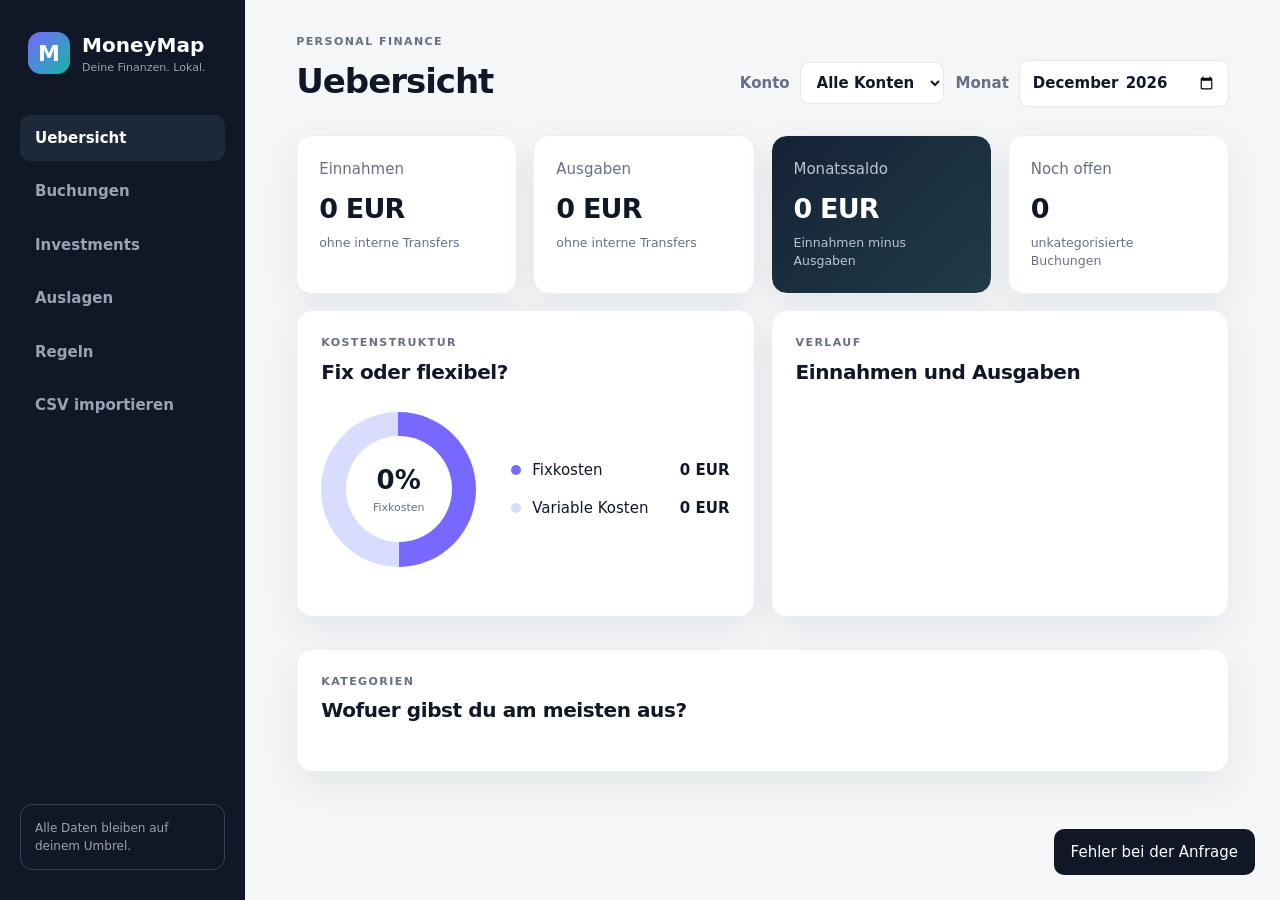
==== my-store-money-map/app/static/index.html @ 4af9a84b "Add account filters and outlay tracking to MoneyMap" ====
<!doctype html>
<html lang="de">
<head>
  <meta charset="utf-8">
  <meta name="viewport" content="width=device-width,initial-scale=1">
  <meta name="theme-color" content="#101828">
  <meta name="description" content="Privater, regelbasierter Finanzmanager fuer Umbrel">
  <link rel="manifest" href="manifest.webmanifest">
  <link rel="icon" href="icon.svg">
  <link rel="stylesheet" href="styles.css">
  <title>MoneyMap</title>
</head>
<body>
  <aside class="sidebar">
    <div class="brand"><span class="brand-mark">M</span><div><strong>MoneyMap</strong><small>Deine Finanzen. Lokal.</small></div></div>
    <nav>
      <button class="nav active" data-view="dashboard">Uebersicht</button>
      <button class="nav" data-view="transactions">Buchungen</button>
      <button class="nav" data-view="investments">Investments</button>
      <button class="nav" data-view="outlays">Auslagen</button>
      <button class="nav" data-view="rules">Regeln</button>
      <button class="nav" data-view="import">CSV importieren</button>
    </nav>
    <div class="privacy">Alle Daten bleiben auf deinem Umbrel.</div>
  </aside>

  <main>
    <header>
      <div><p class="eyebrow">PERSONAL FINANCE</p><h1 id="page-title">Uebersicht</h1></div>
      <div class="header-controls">
        <label class="source-control">Konto
          <select id="source-filter">
            <option value="">Alle Konten</option>
            <option value="sparkasse">Sparkasse</option>
            <option value="n26">N26</option>
            <option value="paypal">PayPal</option>
          </select>
        </label>
        <label class="month-control">Monat <input id="month" type="month"></label>
      </div>
    </header>

    <section id="dashboard" class="view active">
      <div class="cards">
        <article class="metric"><span>Einnahmen</span><strong id="income">0 EUR</strong><small>ohne interne Transfers</small></article>
        <article class="metric"><span>Ausgaben</span><strong id="expenses">0 EUR</strong><small>ohne interne Transfers</small></article>
        <article class="metric accent"><span>Monatssaldo</span><strong id="balance">0 EUR</strong><small>Einnahmen minus Ausgaben</small></article>
        <article class="metric"><span>Noch offen</span><strong id="uncategorized">0</strong><small>unkategorisierte Buchungen</small></article>
      </div>
      <div class="grid two">
        <article class="panel">
          <div class="panel-head"><div><p class="eyebrow">KOSTENSTRUKTUR</p><h2>Fix oder flexibel?</h2></div></div>
          <div class="split-chart">
            <div class="donut" id="cost-donut"><div><strong id="fixed-share">0%</strong><span>Fixkosten</span></div></div>
            <div class="legend">
              <div><i class="fixed"></i><span>Fixkosten</span><strong id="fixed">0 EUR</strong></div>
              <div><i class="variable"></i><span>Variable Kosten</span><strong id="variable">0 EUR</strong></div>
            </div>
          </div>
        </article>
        <article class="panel">
          <div class="panel-head"><div><p class="eyebrow">VERLAUF</p><h2>Einnahmen und Ausgaben</h2></div></div>
          <div id="timeline" class="timeline"></div>
        </article>
      </div>
      <article class="panel">
        <div class="panel-head"><div><p class="eyebrow">KATEGORIEN</p><h2>Wofuer gibst du am meisten aus?</h2></div></div>
        <div id="category-bars" class="category-bars"></div>
      </article>
    </section>

    <section id="transactions" class="view">
      <article class="panel">
        <div class="toolbar">
          <input id="search" type="search" placeholder="Buchungen durchsuchen...">
          <select id="category-filter"><option value="">Alle Kategorien</option></select>
        </div>
        <p class="hint">Tipp: Markiere Text in einer Buchung und klicke auf „Regel“, um daraus direkt eine Zuordnung zu erstellen.</p>
        <div class="table-wrap"><table><thead><tr><th>Datum</th><th>Buchung</th><th>Kategorie</th><th>Art</th><th>Betrag</th><th></th></tr></thead><tbody id="transaction-rows"></tbody></table></div>
      </article>
    </section>

    <section id="investments" class="view">
      <div class="cards investment-cards">
        <article class="metric accent"><span>Investiert</span><strong id="invested-total">0 EUR</strong><small>Einzahlungen insgesamt</small></article>
        <article class="metric"><span>Rueckfluesse</span><strong id="investment-returns">0 EUR</strong><small>Auszahlungen und Verkaeufe</small></article>
        <article class="metric"><span>Netto investiert</span><strong id="investment-net">0 EUR</strong><small>Einzahlungen minus Rueckfluesse</small></article>
      </div>
      <div class="grid two">
        <article class="panel">
          <div class="panel-head"><div><p class="eyebrow">AUFTEILUNG</p><h2>Deine Investments</h2></div></div>
          <div id="investment-breakdown" class="investment-breakdown"></div>
        </article>
        <article class="panel">
          <div class="panel-head"><div><p class="eyebrow">VERLAUF</p><h2>Monatliche Einzahlungen</h2></div></div>
          <div id="investment-timeline" class="timeline"></div>
        </article>
      </div>
      <article class="panel">
        <div class="panel-head"><div><p class="eyebrow">BUCHUNGEN</p><h2>Letzte Investment-Buchungen</h2></div></div>
        <div class="table-wrap"><table><thead><tr><th>Datum</th><th>Buchung</th><th>Investment</th><th>Betrag</th></tr></thead><tbody id="investment-rows"></tbody></table></div>
      </article>
    </section>

    <section id="outlays" class="view">
      <div class="cards investment-cards">
        <article class="metric"><span>Ausgelegt</span><strong id="outlays-paid">0 EUR</strong><small>Von dir bezahlte Auslagen</small></article>
        <article class="metric"><span>Zurueckerhalten</span><strong id="outlays-reimbursed">0 EUR</strong><small>Erkannte Erstattungen</small></article>
        <article class="metric accent"><span>Noch offen</span><strong id="outlays-open">0 EUR</strong><small>Ausgelegt minus Erstattungen</small></article>
      </div>
      <article class="panel">
        <div class="panel-head"><div><p class="eyebrow">ABGLEICH</p><h2>Auslagen und Erstattungen</h2></div></div>
        <p class="hint">Ordne sowohl deine Zahlung als auch die spaetere Erstattung der Kategorie „Auslagen“ zu. Die offene Summe wird automatisch berechnet.</p>
        <div class="table-wrap"><table><thead><tr><th>Datum</th><th>Buchung</th><th>Konto</th><th>Typ</th><th>Status</th><th>Betrag</th></tr></thead><tbody id="outlay-rows"></tbody></table></div>
      </article>
    </section>

    <section id="rules" class="view">
      <div class="section-action"><p>Regeln werden nach Prioritaet angewendet. Neue Regeln kategorisieren bestehende Buchungen sofort neu.</p><button class="primary" id="new-rule">Neue Regel</button></div>
      <div id="rule-list" class="rule-list"></div>
      <article class="panel category-admin">
        <div class="panel-head"><div><p class="eyebrow">AUFRAEUMEN</p><h2>Kategorien nach Nutzung</h2></div></div>
        <p class="hint">Selten verwendete Kategorien stehen oben. Beim Entfernen werden zugeordnete Buchungen wieder als „Sonstiges“ markiert.</p>
        <div id="category-usage" class="category-usage"></div>
      </article>
    </section>

    <section id="import" class="view">
      <div class="grid two">
        <article class="panel upload-panel">
          <p class="eyebrow">DATENQUELLE</p><h2>CSV-Datei importieren</h2>
          <label>Quelle<select id="source"><option value="auto">Automatisch erkennen</option><option value="sparkasse">Sparkasse</option><option value="n26">N26</option><option value="paypal">PayPal</option></select></label>
          <label class="dropzone" id="dropzone"><input id="csv-file" type="file" accept=".csv,text/csv"><strong>CSV hier ablegen</strong><span>oder Datei auswaehlen, maximal 25 MB</span></label>
          <button class="primary wide" id="upload" disabled>Import starten</button>
          <div id="import-result" class="result hidden"></div>
        </article>
        <article class="panel">
          <p class="eyebrow">AUTOMATISCH</p><h2>Was MoneyMap beim Import macht</h2>
          <ol class="steps">
            <li><b>1</b><div><strong>Format erkennen</strong><span>Sparkasse, N26 und PayPal werden automatisch zugeordnet.</span></div></li>
            <li><b>2</b><div><strong>Doppelte vermeiden</strong><span>Bereits importierte Buchungen werden uebersprungen.</span></div></li>
            <li><b>3</b><div><strong>Eigene Transfers abgleichen</strong><span>Gegenbuchungen zwischen Konten zaehlen weder als Einnahme noch Ausgabe.</span></div></li>
            <li><b>4</b><div><strong>Regeln anwenden</strong><span>Keywords und RegEx ordnen Kategorien und Kostentypen zu.</span></div></li>
          </ol>
          <button class="secondary wide" id="reconcile">Transfers erneut abgleichen</button>
        </article>
      </div>
      <article class="panel">
        <div class="panel-head"><div><p class="eyebrow">VERLAUF</p><h2>Letzte Importe</h2></div></div>
        <div id="import-history" class="import-history"></div>
      </article>
    </section>
  </main>

  <dialog id="rule-dialog">
    <form method="dialog" id="rule-form">
      <div class="dialog-head"><div><p class="eyebrow">AUTOMATISCHE ZUORDNUNG</p><h2>Regel erstellen</h2></div><button type="button" data-close-dialog class="icon-button">x</button></div>
      <label>Name<input name="name" required placeholder="z. B. Lieblingskino"></label>
      <label>Suchmuster<input name="pattern" required placeholder="z. B. Cinemax"></label>
      <div class="form-grid">
        <label>Logik<select name="match_type"><option value="keyword">Keyword</option><option value="regex">RegEx</option></select></label>
        <label>Prioritaet<input name="priority" type="number" min="0" max="999" value="50"></label>
        <label>Kategorie<select name="category" required></select></label>
        <label>Kostentyp<select name="expense_type"><option value="variable">Variabel</option><option value="fixed">Fixkosten</option><option value="income">Einnahme</option></select></label>
      </div>
      <div class="dialog-actions"><button type="button" data-close-dialog class="secondary">Abbrechen</button><button type="submit" class="primary">Regel speichern</button></div>
    </form>
  </dialog>
  <div id="toast" class="toast"></div>
  <script src="app.js"></script>
</body>
</html>
---- my-store-money-map/app/static/styles.css ----
:root{--bg:#f4f6f8;--panel:#fff;--ink:#101828;--muted:#667085;--line:#e4e7ec;--nav:#101828;--green:#1f9d73;--teal:#14b8a6;--purple:#7768ff;--red:#d64545;--shadow:0 12px 35px rgba(16,24,40,.07)}
*{box-sizing:border-box}body{margin:0;background:var(--bg);color:var(--ink);font:15px/1.5 Inter,ui-sans-serif,system-ui,-apple-system,BlinkMacSystemFont,"Segoe UI",sans-serif}.sidebar{position:fixed;inset:0 auto 0 0;width:245px;background:var(--nav);color:#fff;padding:30px 20px;display:flex;flex-direction:column;z-index:4}.brand{display:flex;gap:12px;align-items:center;margin:0 8px 38px}.brand-mark{width:42px;height:42px;border-radius:13px;display:grid;place-items:center;background:linear-gradient(135deg,#7768ff,#14b8a6);font-size:22px;font-weight:800}.brand strong,.brand small{display:block}.brand strong{font-size:20px}.brand small{color:#98a2b3;font-size:11px}.sidebar nav{display:grid;gap:7px}.nav{border:0;background:transparent;color:#98a2b3;text-align:left;padding:12px 15px;border-radius:10px;font:inherit;font-weight:600;cursor:pointer}.nav:hover,.nav.active{background:#1d2939;color:white}.privacy{margin-top:auto;padding:14px;border:1px solid #344054;border-radius:12px;color:#98a2b3;font-size:12px}main{margin-left:245px;padding:34px 4vw 70px;max-width:1600px}header{display:flex;justify-content:space-between;align-items:end;margin-bottom:28px}h1{font-size:34px;margin:0;letter-spacing:-.03em}h2{font-size:20px;margin:0;letter-spacing:-.02em}.eyebrow{font-size:11px;letter-spacing:.13em;color:var(--muted);font-weight:800;margin:0 0 5px}.month-control{display:flex;gap:10px;align-items:center;color:var(--muted);font-weight:700}.month-control input,input,select{border:1px solid var(--line);background:white;border-radius:9px;padding:10px 12px;color:var(--ink);font:inherit}.view{display:none}.view.active{display:block}.cards{display:grid;grid-template-columns:repeat(4,1fr);gap:16px;margin-bottom:16px}.metric,.panel{background:var(--panel);border:1px solid #edf0f3;border-radius:16px;box-shadow:var(--shadow)}.metric{padding:22px}.metric span,.metric small{display:block;color:var(--muted)}.metric strong{font-size:27px;display:block;margin:9px 0 4px;letter-spacing:-.03em}.metric.accent{background:linear-gradient(135deg,#152236,#203c46);color:#fff}.metric.accent span,.metric.accent small{color:#b8c7cc}.grid{display:grid;gap:16px;margin-bottom:16px}.grid.two{grid-template-columns:1fr 1fr}.panel{padding:24px;margin-bottom:16px}.panel-head,.section-action,.toolbar,.dialog-head,.dialog-actions{display:flex;justify-content:space-between;align-items:center}.split-chart{display:flex;align-items:center;gap:35px;min-height:205px}.donut{width:155px;height:155px;border-radius:50%;background:conic-gradient(var(--purple) 0 50%,#d8dcff 50%);display:grid;place-items:center;flex:none}.donut:before{content:"";position:absolute;width:106px;height:106px;border-radius:50%;background:#fff}.donut div{position:relative;text-align:center}.donut strong,.donut span{display:block}.donut strong{font-size:26px}.donut span{font-size:11px;color:var(--muted)}.legend{flex:1;display:grid;gap:16px}.legend div{display:grid;grid-template-columns:12px 1fr auto;gap:9px;align-items:center}.legend i{width:10px;height:10px;border-radius:50%}.legend i.fixed{background:var(--purple)}.legend i.variable{background:#d8dcff}.timeline{display:flex;align-items:end;height:205px;gap:8px;padding-top:25px}.month-col{flex:1;min-width:24px;text-align:center}.bars{height:155px;display:flex;align-items:end;justify-content:center;gap:3px}.bars i{width:10px;min-height:2px;border-radius:4px 4px 0 0;background:var(--teal)}.bars i.out{background:#ccd2da}.month-col span{font-size:10px;color:var(--muted)}.category-bars{display:grid;gap:16px;margin-top:22px}.category-row{display:grid;grid-template-columns:190px 1fr 100px;gap:16px;align-items:center}.category-row label{font-weight:650}.bar-track{height:10px;background:#eef1f4;border-radius:8px;overflow:hidden}.bar-fill{height:100%;border-radius:8px}.category-row strong{text-align:right}.toolbar{gap:12px}.toolbar input{flex:1}.toolbar select{min-width:220px}.hint{color:var(--muted);font-size:12px}.table-wrap{overflow:auto;margin:15px -24px -24px}table{border-collapse:collapse;width:100%;min-width:850px}th,td{text-align:left;padding:14px 18px;border-top:1px solid var(--line)}th{font-size:11px;color:var(--muted);text-transform:uppercase;letter-spacing:.08em}td.amount{text-align:right;font-weight:750;font-variant-numeric:tabular-nums}td.amount.positive{color:var(--green)}.transaction-main strong,.transaction-main span{display:block}.transaction-main span{color:var(--muted);font-size:12px;max-width:430px}.pill{display:inline-flex;padding:4px 9px;border-radius:100px;background:#f0f2f5;font-size:11px;font-weight:700}.pill.transfer{background:#eef0ff;color:#5b50d6}.small-button,.primary,.secondary,.icon-button{border:0;border-radius:9px;padding:9px 13px;font:inherit;font-weight:700;cursor:pointer}.small-button,.secondary{background:#eef1f4;color:var(--ink)}.primary{background:var(--ink);color:white}.wide{width:100%}.section-action{margin-bottom:16px}.section-action p{color:var(--muted)}.rule-list{display:grid;gap:10px}.rule-card{background:white;border:1px solid var(--line);border-radius:13px;padding:17px 19px;display:grid;grid-template-columns:1.1fr 1.2fr 1fr .8fr auto;align-items:center;gap:14px}.rule-card small,.rule-card code{display:block;color:var(--muted)}.rule-card code{white-space:nowrap;overflow:hidden;text-overflow:ellipsis}.delete{color:var(--red)}.upload-panel label:not(.dropzone){display:grid;gap:6px;margin:18px 0}.dropzone{border:2px dashed #cbd1d8;border-radius:14px;min-height:175px;display:grid;place-content:center;text-align:center;margin:18px 0;cursor:pointer}.dropzone.drag{border-color:var(--purple);background:#f7f6ff}.dropzone input{display:none}.dropzone span{color:var(--muted);font-size:12px}.steps{list-style:none;padding:0;display:grid;gap:18px}.steps li{display:flex;gap:13px}.steps b{width:30px;height:30px;display:grid;place-items:center;border-radius:9px;background:#edf0ff;color:var(--purple);flex:none}.steps strong,.steps span{display:block}.steps span{color:var(--muted);font-size:13px}.result{margin-top:14px;padding:13px;border-radius:10px;background:#eaf8f2;color:#167856}.hidden{display:none}.import-history{display:grid;gap:8px;margin-top:17px}.import-row{display:grid;grid-template-columns:1fr 110px 110px 160px;gap:15px;padding:11px 0;border-top:1px solid var(--line)}dialog{border:0;border-radius:17px;padding:0;width:min(560px,calc(100vw - 30px));box-shadow:0 30px 80px rgba(16,24,40,.25)}dialog::backdrop{background:rgba(16,24,40,.55)}dialog form{padding:25px}dialog label{display:grid;gap:6px;margin:15px 0;font-weight:650}.form-grid{display:grid;grid-template-columns:1fr 1fr;gap:0 14px}.icon-button{font-size:17px}.dialog-actions{justify-content:flex-end;gap:10px;margin-top:20px}.toast{position:fixed;right:25px;bottom:25px;padding:12px 17px;background:#101828;color:white;border-radius:10px;opacity:0;transform:translateY(15px);transition:.2s;pointer-events:none;z-index:10}.toast.show{opacity:1;transform:none}
.transaction-category{max-width:210px;padding:6px 8px;font-size:12px}.investment-cards{grid-template-columns:repeat(3,1fr)}.investment-breakdown{display:grid;gap:17px;margin-top:22px}.investment-row{display:grid;grid-template-columns:10px 135px 1fr 95px;gap:12px;align-items:center}.investment-row>i{width:10px;height:10px;border-radius:50%}.investment-row strong,.investment-row span{display:block}.investment-row span{font-size:11px;color:var(--muted)}.investment-row b{text-align:right}.pill.investment{background:#eef0ff;color:#3448c5}.investment-bar{background:#5267e8!important}
@media(max-width:1050px){.cards{grid-template-columns:1fr 1fr}.grid.two{grid-template-columns:1fr}.rule-card{grid-template-columns:1fr 1fr 1fr auto}.rule-card>:nth-child(4){display:none}}
@media(max-width:720px){.sidebar{position:fixed;inset:auto 0 0;width:auto;height:68px;padding:7px;z-index:5}.brand,.privacy{display:none}.sidebar nav{display:grid;grid-template-columns:repeat(5,1fr);gap:3px}.nav{text-align:center;padding:9px 3px;font-size:10px}main{margin-left:0;padding:22px 15px 92px}header{align-items:center}h1{font-size:27px}.month-control{font-size:0}.cards,.investment-cards{grid-template-columns:1fr 1fr;gap:9px}.metric{padding:16px}.metric strong{font-size:20px}.panel{padding:18px}.split-chart{gap:18px}.donut{width:130px;height:130px}.donut:before{width:88px;height:88px}.category-row{grid-template-columns:120px 1fr 75px;font-size:12px}.toolbar{align-items:stretch;flex-direction:column}.toolbar select{min-width:0}.rule-card{grid-template-columns:1fr auto}.rule-card>:nth-child(2),.rule-card>:nth-child(3),.rule-card>:nth-child(4){display:none}.import-row{grid-template-columns:1fr auto}.import-row>:nth-child(2),.import-row>:nth-child(3){display:none}.form-grid{grid-template-columns:1fr}.investment-row{grid-template-columns:10px 105px 1fr}.investment-row>b{grid-column:2/4;text-align:left}}
.header-controls{display:flex;gap:12px;align-items:center}.source-control{display:flex;gap:10px;align-items:center;color:var(--muted);font-weight:700}.pill.outlay{background:#fff1f2;color:#be123c}.pill.reimbursed{background:#eaf8f2;color:#167856}.category-admin{margin-top:24px}.category-usage{display:grid;margin-top:18px}.category-usage-row{display:grid;grid-template-columns:10px 1.4fr .8fr .9fr auto;gap:14px;align-items:center;padding:11px 0;border-top:1px solid var(--line)}.category-usage-row>i{width:10px;height:10px;border-radius:50%}.category-usage-row>span,.category-usage-row>small{color:var(--muted)}
@media(max-width:720px){.sidebar nav{grid-template-columns:repeat(6,1fr);gap:2px}.nav{padding:9px 1px;font-size:9px}.header-controls{gap:5px}.source-control{font-size:0}.source-control select{max-width:115px}.category-usage-row{grid-template-columns:10px 1fr auto}.category-usage-row>:nth-child(3),.category-usage-row>:nth-child(4){display:none}}
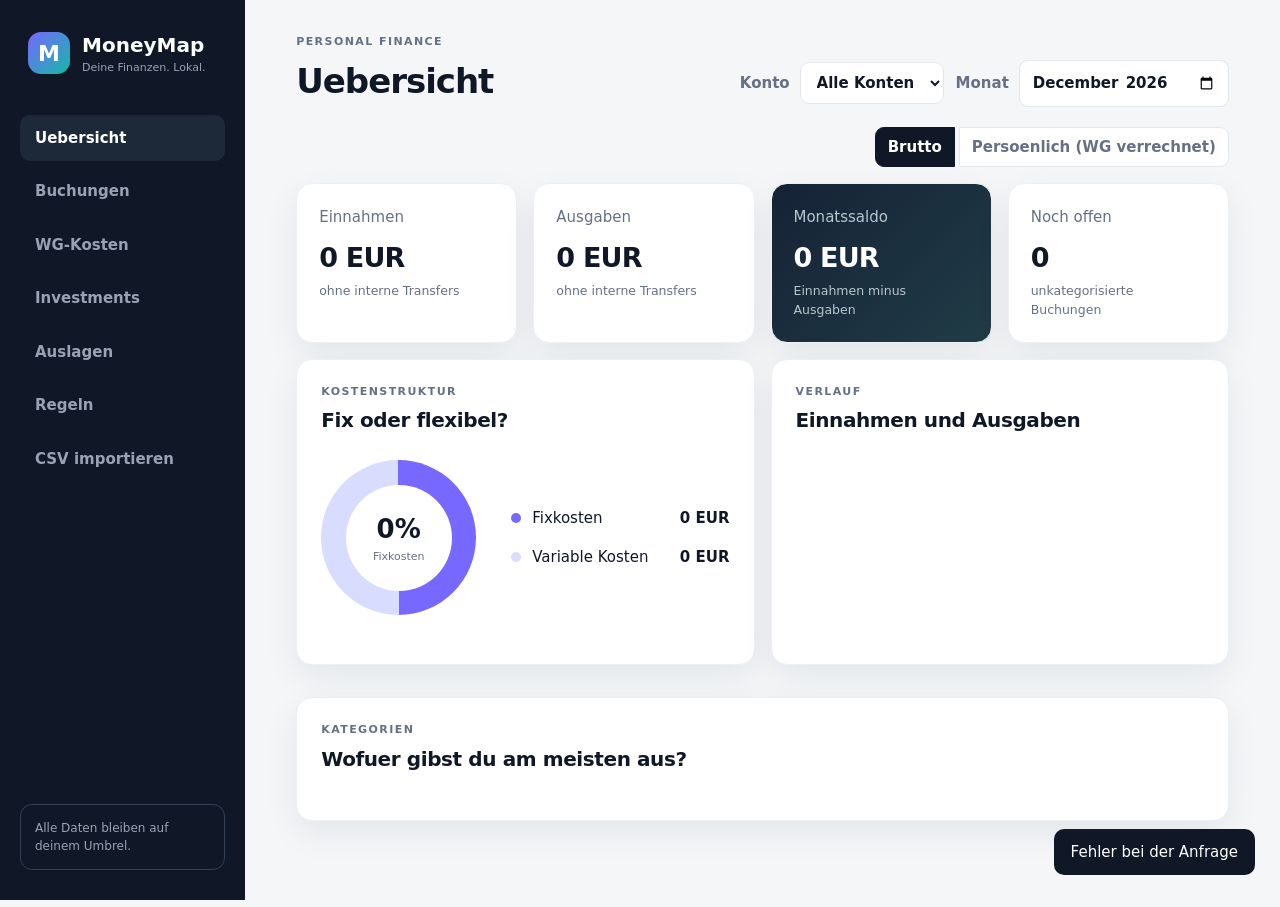
==== commit 17d12386: "Add shared household cost tracking to MoneyMap" ====
--- a/my-store-money-map/app/static/index.html
+++ b/my-store-money-map/app/static/index.html
@@ -16,6 +16,7 @@
     <nav>
       <button class="nav active" data-view="dashboard">Uebersicht</button>
       <button class="nav" data-view="transactions">Buchungen</button>
+      <button class="nav" data-view="shared-household">WG-Kosten</button>
       <button class="nav" data-view="investments">Investments</button>
       <button class="nav" data-view="outlays">Auslagen</button>
       <button class="nav" data-view="rules">Regeln</button>
@@ -41,10 +42,14 @@
     </header>
 
     <section id="dashboard" class="view active">
+      <div class="view-toggle">
+        <button class="dashboard-mode active" data-mode="gross">Brutto</button>
+        <button class="dashboard-mode" data-mode="personal">Persoenlich (WG verrechnet)</button>
+      </div>
       <div class="cards">
         <article class="metric"><span>Einnahmen</span><strong id="income">0 EUR</strong><small>ohne interne Transfers</small></article>
-        <article class="metric"><span>Ausgaben</span><strong id="expenses">0 EUR</strong><small>ohne interne Transfers</small></article>
-        <article class="metric accent"><span>Monatssaldo</span><strong id="balance">0 EUR</strong><small>Einnahmen minus Ausgaben</small></article>
+        <article class="metric"><span id="expenses-label">Ausgaben</span><strong id="expenses">0 EUR</strong><small id="expenses-note">ohne interne Transfers</small></article>
+        <article class="metric accent"><span>Monatssaldo</span><strong id="balance">0 EUR</strong><small id="balance-note">Einnahmen minus Ausgaben</small></article>
         <article class="metric"><span>Noch offen</span><strong id="uncategorized">0</strong><small>unkategorisierte Buchungen</small></article>
       </div>
       <div class="grid two">
@@ -69,6 +74,29 @@
       </article>
     </section>
 
+    <section id="shared-household" class="view">
+      <article class="panel range-panel">
+        <div>
+          <p class="eyebrow">ZEITRAUM</p>
+          <h2>WG-Kosten auswerten</h2>
+        </div>
+        <label>Von <input id="wg-start" type="date"></label>
+        <label>Bis <input id="wg-end" type="date"></label>
+        <button class="primary" id="wg-apply">Auswerten</button>
+      </article>
+      <div class="cards investment-cards">
+        <article class="metric"><span>Gezahlt</span><strong id="wg-paid">0 EUR</strong><small>Wohnen und Haushalt</small></article>
+        <article class="metric"><span>Erhalten</span><strong id="wg-received">0 EUR</strong><small>Miete und Erstattungen</small></article>
+        <article class="metric accent"><span>Dein Anteil</span><strong id="wg-net">0 EUR</strong><small>Gezahlt minus erhalten</small></article>
+      </div>
+      <div class="grid two" id="wg-breakdown"></div>
+      <article class="panel">
+        <div class="panel-head"><div><p class="eyebrow">BUCHUNGEN</p><h2>Wohnen und Haushalt</h2></div></div>
+        <p class="hint">Positive Buchungen unter Wohnen oder Haushalt werden als WG-Einnahmen verrechnet.</p>
+        <div class="table-wrap"><table><thead><tr><th>Datum</th><th>Buchung</th><th>Kategorie</th><th>Konto</th><th>Betrag</th></tr></thead><tbody id="wg-rows"></tbody></table></div>
+      </article>
+    </section>
+
     <section id="transactions" class="view">
       <article class="panel">
         <div class="toolbar">
@@ -159,10 +187,11 @@
       <label>Suchmuster<input name="pattern" required placeholder="z. B. Cinemax"></label>
       <div class="form-grid">
         <label>Logik<select name="match_type"><option value="keyword">Keyword</option><option value="regex">RegEx</option></select></label>
-        <label>Prioritaet<input name="priority" type="number" min="0" max="999" value="50"></label>
+        <label>Prioritaet<input name="priority" type="number" min="0" max="999" value="100"></label>
         <label>Kategorie<select name="category" required></select></label>
         <label>Kostentyp<select name="expense_type"><option value="variable">Variabel</option><option value="fixed">Fixkosten</option><option value="income">Einnahme</option></select></label>
       </div>
+      <div id="rule-conflicts" class="rule-conflicts hidden"></div>
       <div class="dialog-actions"><button type="button" data-close-dialog class="secondary">Abbrechen</button><button type="submit" class="primary">Regel speichern</button></div>
     </form>
   </dialog>
--- a/my-store-money-map/app/static/styles.css
+++ b/my-store-money-map/app/static/styles.css
@@ -4,4 +4,7 @@
 @media(max-width:1050px){.cards{grid-template-columns:1fr 1fr}.grid.two{grid-template-columns:1fr}.rule-card{grid-template-columns:1fr 1fr 1fr auto}.rule-card>:nth-child(4){display:none}}
 @media(max-width:720px){.sidebar{position:fixed;inset:auto 0 0;width:auto;height:68px;padding:7px;z-index:5}.brand,.privacy{display:none}.sidebar nav{display:grid;grid-template-columns:repeat(5,1fr);gap:3px}.nav{text-align:center;padding:9px 3px;font-size:10px}main{margin-left:0;padding:22px 15px 92px}header{align-items:center}h1{font-size:27px}.month-control{font-size:0}.cards,.investment-cards{grid-template-columns:1fr 1fr;gap:9px}.metric{padding:16px}.metric strong{font-size:20px}.panel{padding:18px}.split-chart{gap:18px}.donut{width:130px;height:130px}.donut:before{width:88px;height:88px}.category-row{grid-template-columns:120px 1fr 75px;font-size:12px}.toolbar{align-items:stretch;flex-direction:column}.toolbar select{min-width:0}.rule-card{grid-template-columns:1fr auto}.rule-card>:nth-child(2),.rule-card>:nth-child(3),.rule-card>:nth-child(4){display:none}.import-row{grid-template-columns:1fr auto}.import-row>:nth-child(2),.import-row>:nth-child(3){display:none}.form-grid{grid-template-columns:1fr}.investment-row{grid-template-columns:10px 105px 1fr}.investment-row>b{grid-column:2/4;text-align:left}}
 .header-controls{display:flex;gap:12px;align-items:center}.source-control{display:flex;gap:10px;align-items:center;color:var(--muted);font-weight:700}.pill.outlay{background:#fff1f2;color:#be123c}.pill.reimbursed{background:#eaf8f2;color:#167856}.category-admin{margin-top:24px}.category-usage{display:grid;margin-top:18px}.category-usage-row{display:grid;grid-template-columns:10px 1.4fr .8fr .9fr auto;gap:14px;align-items:center;padding:11px 0;border-top:1px solid var(--line)}.category-usage-row>i{width:10px;height:10px;border-radius:50%}.category-usage-row>span,.category-usage-row>small{color:var(--muted)}
+.rule-conflicts{display:grid;gap:4px;padding:12px 14px;border-radius:10px;background:#fff7e6;color:#7a4b00}.rule-conflicts span,.rule-conflicts small{display:block}.rule-conflicts small{margin-top:4px}
+.view-toggle{display:flex;justify-content:flex-end;gap:4px;margin:-8px 0 16px}.dashboard-mode{border:1px solid var(--line);background:#fff;color:var(--muted);padding:8px 12px;font:inherit;font-weight:700;cursor:pointer}.dashboard-mode:first-child{border-radius:9px 0 0 9px}.dashboard-mode:last-child{border-radius:0 9px 9px 0}.dashboard-mode.active{background:var(--ink);border-color:var(--ink);color:#fff}.range-panel{display:flex;align-items:end;gap:16px}.range-panel>div{margin-right:auto}.range-panel label{display:grid;gap:5px;color:var(--muted);font-size:12px;font-weight:700}.wg-category{display:grid;gap:12px}.wg-category>div{display:flex;justify-content:space-between;border-top:1px solid var(--line);padding-top:10px}.wg-category span{color:var(--muted)}.wg-category .positive{color:var(--green)}.wg-category .wg-net{font-size:17px}
 @media(max-width:720px){.sidebar nav{grid-template-columns:repeat(6,1fr);gap:2px}.nav{padding:9px 1px;font-size:9px}.header-controls{gap:5px}.source-control{font-size:0}.source-control select{max-width:115px}.category-usage-row{grid-template-columns:10px 1fr auto}.category-usage-row>:nth-child(3),.category-usage-row>:nth-child(4){display:none}}
+@media(max-width:720px){.sidebar nav{grid-template-columns:repeat(7,1fr)}.view-toggle{justify-content:stretch}.dashboard-mode{flex:1;font-size:11px}.range-panel{align-items:stretch;flex-direction:column}.range-panel>div{margin-right:0}.range-panel input,.range-panel button{width:100%}}
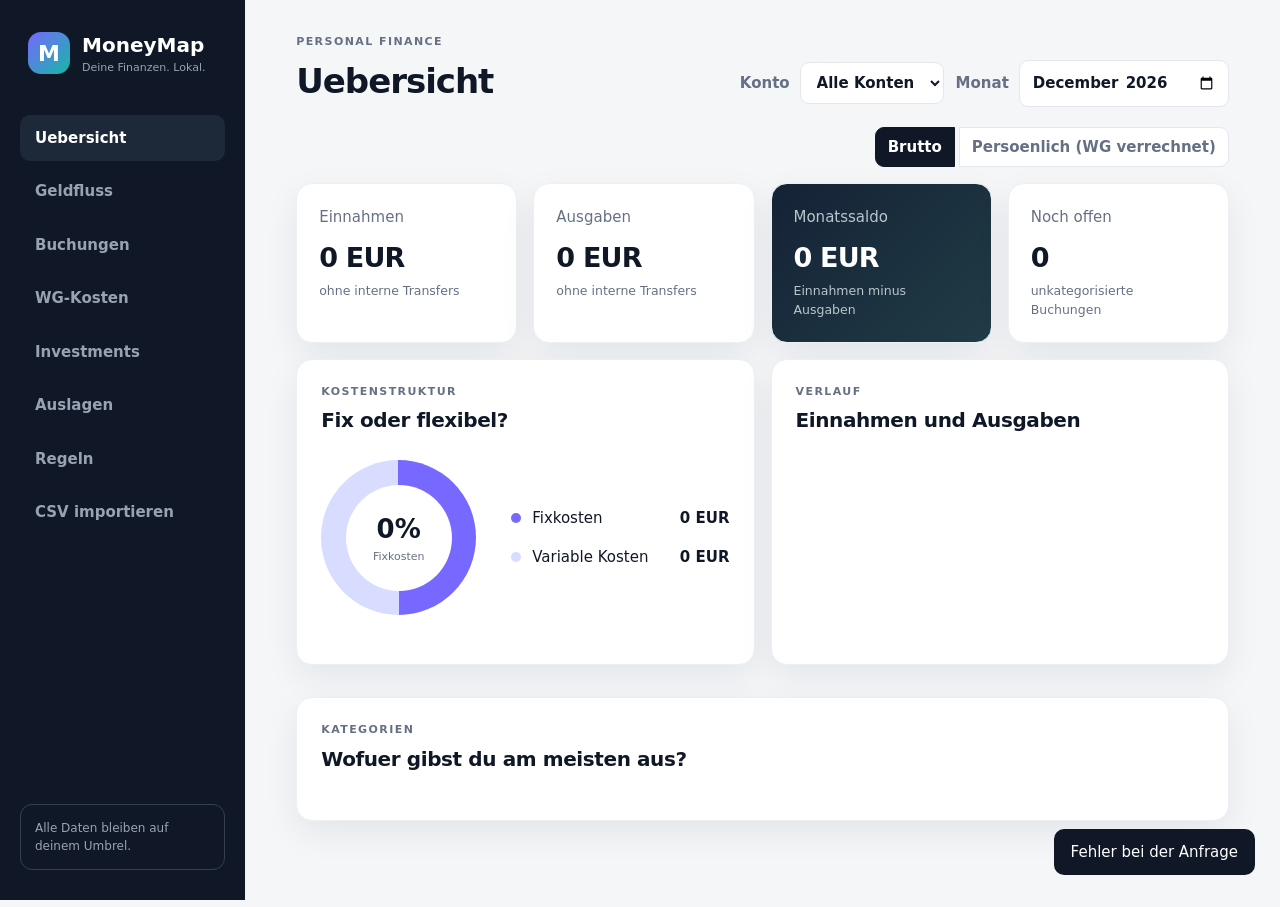
==== commit f7c13350: "Add interactive cash flow Sankey to MoneyMap" ====
--- a/my-store-money-map/app/static/index.html
+++ b/my-store-money-map/app/static/index.html
@@ -15,6 +15,7 @@
     <div class="brand"><span class="brand-mark">M</span><div><strong>MoneyMap</strong><small>Deine Finanzen. Lokal.</small></div></div>
     <nav>
       <button class="nav active" data-view="dashboard">Uebersicht</button>
+      <button class="nav" data-view="cashflow">Geldfluss</button>
       <button class="nav" data-view="transactions">Buchungen</button>
       <button class="nav" data-view="shared-household">WG-Kosten</button>
       <button class="nav" data-view="investments">Investments</button>
@@ -74,6 +75,83 @@
       </article>
     </section>
 
+    <section id="cashflow" class="view">
+      <article class="panel sankey-filter-panel">
+        <div class="sankey-filter-head">
+          <div><p class="eyebrow">INTERAKTIVER GELDFLUSS</p><h2>Zeitraum und Inhalt</h2></div>
+          <div class="sankey-actions">
+            <button class="secondary" id="sankey-collapse">Alles zuklappen</button>
+            <button class="primary" id="sankey-apply">Diagramm aktualisieren</button>
+          </div>
+        </div>
+        <div class="sankey-filters">
+          <label>Von <input id="sankey-start" type="date"></label>
+          <label>Bis <input id="sankey-end" type="date"></label>
+          <fieldset>
+            <legend>Konten</legend>
+            <label><input type="checkbox" name="sankey-source" value="sparkasse" checked> Sparkasse</label>
+            <label><input type="checkbox" name="sankey-source" value="n26" checked> N26</label>
+            <label><input type="checkbox" name="sankey-source" value="paypal" checked> PayPal</label>
+          </fieldset>
+          <fieldset>
+            <legend>Fluesse</legend>
+            <label><input id="sankey-income-toggle" type="checkbox" checked> Einnahmen</label>
+            <label><input id="sankey-expense-toggle" type="checkbox" checked> Ausgaben</label>
+            <label><input id="sankey-transfer-toggle" type="checkbox"> Interne Transfers</label>
+          </fieldset>
+          <details class="category-picker">
+            <summary>Kategorien auswaehlen <span id="sankey-category-count">Alle</span></summary>
+            <div class="category-picker-actions">
+              <button type="button" class="small-button" id="sankey-category-all">Alle</button>
+              <button type="button" class="small-button" id="sankey-category-none">Keine</button>
+            </div>
+            <div id="sankey-categories"></div>
+          </details>
+        </div>
+      </article>
+      <div class="cards sankey-cards">
+        <article class="metric"><span>Einnahmen</span><strong id="sankey-income">0 EUR</strong><small>im gewaehlten Zeitraum</small></article>
+        <article class="metric"><span>Ausgaben</span><strong id="sankey-expenses">0 EUR</strong><small>inklusive Sonderkategorien</small></article>
+        <article class="metric accent"><span>Nettofluss</span><strong id="sankey-balance">0 EUR</strong><small>Einnahmen minus Ausgaben</small></article>
+        <article class="metric"><span>Buchungen</span><strong id="sankey-count">0</strong><small id="sankey-depth">Kategorien sichtbar</small></article>
+      </div>
+      <article class="panel sankey-panel">
+        <div class="sankey-toolbar">
+          <div>
+            <p class="eyebrow">SANKEY-DIAGRAMM</p>
+            <h2>Vom Eingang bis zur einzelnen Buchung</h2>
+            <p class="hint">Klicke auf eine Kategorie oder Gegenpartei, um die naechste Detailstufe zu oeffnen. Ziehe zum Verschieben und nutze das Mausrad zum Zoomen.</p>
+          </div>
+          <label class="sankey-search">Im Diagramm suchen <input id="sankey-search" type="search" placeholder="Kategorie, Haendler, Buchung..."></label>
+        </div>
+        <div class="sankey-stage" id="sankey-stage">
+          <svg id="sankey-svg" role="img" aria-label="Interaktives Sankey-Diagramm deiner Geldfluesse"></svg>
+          <div class="sankey-empty hidden" id="sankey-empty">Fuer diese Filter gibt es keine sichtbaren Buchungen.</div>
+          <div class="sankey-zoom">
+            <button type="button" data-sankey-zoom="in" aria-label="Hineinzoomen">+</button>
+            <button type="button" data-sankey-zoom="out" aria-label="Herauszoomen">−</button>
+            <button type="button" data-sankey-zoom="reset">100%</button>
+          </div>
+        </div>
+      </article>
+      <div class="grid sankey-lower">
+        <article class="panel">
+          <div class="panel-head"><div><p class="eyebrow">AUSWAHL</p><h2 id="sankey-detail-title">Diagramm erkunden</h2></div></div>
+          <div id="sankey-detail" class="sankey-detail">
+            <p class="hint">Bewege die Maus ueber einen Knoten oder Geldstrom, um Betrag, Anteil und enthaltene Buchungen zu sehen.</p>
+          </div>
+        </article>
+        <article class="panel">
+          <div class="panel-head"><div><p class="eyebrow">LEGENDE</p><h2>Detailstufen</h2></div></div>
+          <ol class="sankey-legend">
+            <li><b>1</b><span>Kategorien zeigen die grobe Verteilung.</span></li>
+            <li><b>2</b><span>Aufgeklappte Kategorien zeigen Gegenparteien.</span></li>
+            <li><b>3</b><span>Aufgeklappte Gegenparteien zeigen jede Buchung.</span></li>
+          </ol>
+        </article>
+      </div>
+    </section>
+
     <section id="shared-household" class="view">
       <article class="panel range-panel">
         <div>
--- a/my-store-money-map/app/static/styles.css
+++ b/my-store-money-map/app/static/styles.css
@@ -8,3 +8,6 @@
 .view-toggle{display:flex;justify-content:flex-end;gap:4px;margin:-8px 0 16px}.dashboard-mode{border:1px solid var(--line);background:#fff;color:var(--muted);padding:8px 12px;font:inherit;font-weight:700;cursor:pointer}.dashboard-mode:first-child{border-radius:9px 0 0 9px}.dashboard-mode:last-child{border-radius:0 9px 9px 0}.dashboard-mode.active{background:var(--ink);border-color:var(--ink);color:#fff}.range-panel{display:flex;align-items:end;gap:16px}.range-panel>div{margin-right:auto}.range-panel label{display:grid;gap:5px;color:var(--muted);font-size:12px;font-weight:700}.wg-category{display:grid;gap:12px}.wg-category>div{display:flex;justify-content:space-between;border-top:1px solid var(--line);padding-top:10px}.wg-category span{color:var(--muted)}.wg-category .positive{color:var(--green)}.wg-category .wg-net{font-size:17px}
 @media(max-width:720px){.sidebar nav{grid-template-columns:repeat(6,1fr);gap:2px}.nav{padding:9px 1px;font-size:9px}.header-controls{gap:5px}.source-control{font-size:0}.source-control select{max-width:115px}.category-usage-row{grid-template-columns:10px 1fr auto}.category-usage-row>:nth-child(3),.category-usage-row>:nth-child(4){display:none}}
 @media(max-width:720px){.sidebar nav{grid-template-columns:repeat(7,1fr)}.view-toggle{justify-content:stretch}.dashboard-mode{flex:1;font-size:11px}.range-panel{align-items:stretch;flex-direction:column}.range-panel>div{margin-right:0}.range-panel input,.range-panel button{width:100%}}
+.sankey-filter-panel{padding-bottom:20px}.sankey-filter-head,.sankey-actions,.sankey-toolbar{display:flex;justify-content:space-between;align-items:center;gap:12px}.sankey-filters{display:grid;grid-template-columns:150px 150px 1fr 1fr minmax(220px,1.2fr);gap:14px;align-items:start;margin-top:20px}.sankey-filters>label{display:grid;gap:5px;color:var(--muted);font-size:12px;font-weight:700}.sankey-filters fieldset{border:1px solid var(--line);border-radius:10px;padding:8px 11px;display:flex;flex-wrap:wrap;gap:7px 13px;min-height:63px}.sankey-filters legend{padding:0 5px;color:var(--muted);font-size:11px;font-weight:800}.sankey-filters fieldset label,.category-picker label{display:flex;align-items:center;gap:5px;font-size:12px}.sankey-filters input[type="checkbox"],.category-picker input{accent-color:var(--purple)}.category-picker{position:relative;border:1px solid var(--line);border-radius:10px;background:#fff;min-height:63px}.category-picker summary{padding:18px 12px;cursor:pointer;font-size:12px;font-weight:700;list-style:none}.category-picker summary span{float:right;color:var(--purple)}.category-picker[open]>div{position:relative}.category-picker-actions{display:flex;gap:6px;padding:0 10px 8px}.category-picker #sankey-categories{position:absolute;z-index:8;right:-1px;top:100%;width:max(100%,290px);max-height:330px;overflow:auto;background:#fff;border:1px solid var(--line);border-radius:0 0 12px 12px;box-shadow:var(--shadow);padding:8px 12px}.category-picker #sankey-categories label{padding:6px 0;border-top:1px solid #f2f4f7}.category-picker label i{width:8px;height:8px;border-radius:50%;flex:none}.sankey-cards{margin-top:16px}.sankey-panel{padding:0;overflow:hidden}.sankey-toolbar{padding:22px 24px 15px;align-items:end}.sankey-toolbar .hint{margin:5px 0 0}.sankey-search{display:grid;gap:5px;color:var(--muted);font-size:11px;font-weight:700;min-width:270px}.sankey-stage{height:680px;position:relative;overflow:hidden;border-top:1px solid var(--line);background:radial-gradient(circle at 50% 45%,#fff 0,#f8fafc 70%)}#sankey-svg{width:100%;height:100%;cursor:grab;touch-action:none}#sankey-svg.dragging{cursor:grabbing}.sankey-link{fill:none;stroke-opacity:.2;transition:stroke-opacity .15s}.sankey-link:hover,.sankey-link.focus{stroke-opacity:.65}.sankey-node rect{stroke:#fff;stroke-width:1.5;filter:drop-shadow(0 2px 2px rgba(16,24,40,.12));cursor:pointer}.sankey-node text{font-size:11px;font-weight:750;fill:var(--ink);pointer-events:none}.sankey-node .node-value{font-size:10px;font-weight:600;fill:var(--muted)}.sankey-node.dim,.sankey-link.dim{opacity:.1}.sankey-node.expandable rect{stroke:var(--ink);stroke-width:2}.sankey-node .expand-marker{font-size:13px;fill:#fff}.sankey-column-title{font-size:10px;font-weight:800;letter-spacing:.08em;fill:#98a2b3}.sankey-empty{position:absolute;inset:0;display:grid;place-items:center;color:var(--muted)}.sankey-empty.hidden{display:none}.sankey-zoom{position:absolute;right:15px;bottom:15px;display:flex;background:#fff;border:1px solid var(--line);border-radius:9px;box-shadow:var(--shadow);overflow:hidden}.sankey-zoom button{border:0;border-left:1px solid var(--line);background:#fff;padding:7px 10px;font:inherit;font-weight:800;cursor:pointer}.sankey-zoom button:first-child{border-left:0}.sankey-lower{grid-template-columns:2fr 1fr}.sankey-detail{margin-top:15px;max-height:300px;overflow:auto}.sankey-detail-summary{display:grid;grid-template-columns:repeat(3,1fr);gap:8px;margin-bottom:12px}.sankey-detail-summary div{padding:10px;border-radius:9px;background:#f7f8fa}.sankey-detail-summary span,.sankey-detail-summary strong{display:block}.sankey-detail-summary span{font-size:10px;color:var(--muted)}.sankey-detail-row{display:grid;grid-template-columns:85px 1fr auto;gap:10px;padding:8px 0;border-top:1px solid var(--line);font-size:12px}.sankey-detail-row span{color:var(--muted)}.sankey-detail-row strong small{display:block;color:var(--muted);font-weight:500}.sankey-detail-row strong:last-child{text-align:right}.sankey-legend{padding:0;list-style:none;display:grid;gap:13px}.sankey-legend li{display:flex;gap:10px;align-items:center}.sankey-legend b{width:27px;height:27px;border-radius:8px;background:#eef0ff;color:var(--purple);display:grid;place-items:center;flex:none}.sankey-legend span{color:var(--muted)}
+@media(max-width:1200px){.sankey-filters{grid-template-columns:1fr 1fr 1.5fr}.category-picker{grid-column:2/4}.sankey-stage{height:620px}}
+@media(max-width:720px){.sidebar nav{display:flex;overflow-x:auto}.nav{min-width:74px}.sankey-filter-head,.sankey-toolbar{align-items:stretch;flex-direction:column}.sankey-actions{display:grid;grid-template-columns:1fr 1fr}.sankey-filters{grid-template-columns:1fr 1fr}.sankey-filters fieldset,.category-picker{grid-column:1/3}.category-picker #sankey-categories{width:100%}.sankey-cards{grid-template-columns:1fr 1fr}.sankey-search{min-width:0;width:100%}.sankey-stage{height:560px}.sankey-lower{grid-template-columns:1fr}.sankey-detail-summary{grid-template-columns:1fr}.sankey-detail-row{grid-template-columns:72px 1fr}.sankey-detail-row strong:last-child{grid-column:2}}
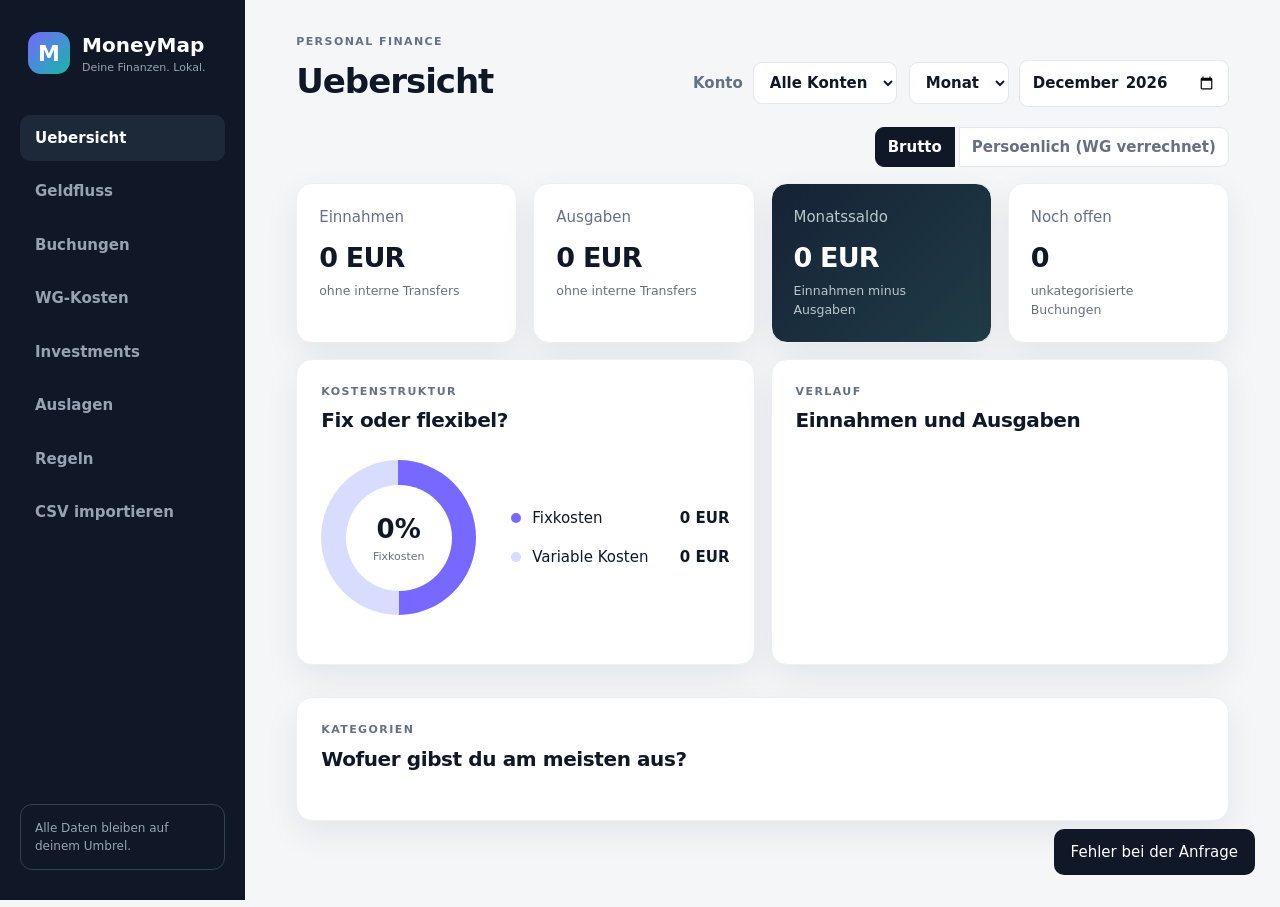
==== commit 31bc88fc: "Add MoneyMap annual and percentage views" ====
--- a/my-store-money-map/app/static/index.html
+++ b/my-store-money-map/app/static/index.html
@@ -38,7 +38,14 @@
             <option value="paypal">PayPal</option>
           </select>
         </label>
-        <label class="month-control">Monat <input id="month" type="month"></label>
+        <div class="period-control">
+          <select id="period-mode" aria-label="Zeitraum">
+            <option value="month">Monat</option>
+            <option value="year">Jahr</option>
+          </select>
+          <input id="month" type="month" aria-label="Monat">
+          <input id="year" class="hidden" type="number" min="2000" max="2100" step="1" aria-label="Jahr">
+        </div>
       </div>
     </header>
 
@@ -50,7 +57,7 @@
       <div class="cards">
         <article class="metric"><span>Einnahmen</span><strong id="income">0 EUR</strong><small>ohne interne Transfers</small></article>
         <article class="metric"><span id="expenses-label">Ausgaben</span><strong id="expenses">0 EUR</strong><small id="expenses-note">ohne interne Transfers</small></article>
-        <article class="metric accent"><span>Monatssaldo</span><strong id="balance">0 EUR</strong><small id="balance-note">Einnahmen minus Ausgaben</small></article>
+        <article class="metric accent"><span id="balance-label">Monatssaldo</span><strong id="balance">0 EUR</strong><small id="balance-note">Einnahmen minus Ausgaben</small></article>
         <article class="metric"><span>Noch offen</span><strong id="uncategorized">0</strong><small>unkategorisierte Buchungen</small></article>
       </div>
       <div class="grid two">
@@ -80,7 +87,7 @@
         <div class="sankey-filter-head">
           <div><p class="eyebrow">INTERAKTIVER GELDFLUSS</p><h2>Zeitraum und Inhalt</h2></div>
           <div class="sankey-actions">
-            <button class="secondary" id="sankey-collapse">Alles zuklappen</button>
+            <button class="secondary" id="sankey-collapse">Auswahl loesen</button>
             <button class="primary" id="sankey-apply">Diagramm aktualisieren</button>
           </div>
         </div>
@@ -97,7 +104,8 @@
             <legend>Fluesse</legend>
             <label><input id="sankey-income-toggle" type="checkbox" checked> Einnahmen</label>
             <label><input id="sankey-expense-toggle" type="checkbox" checked> Ausgaben</label>
-            <label><input id="sankey-transfer-toggle" type="checkbox"> Interne Transfers</label>
+            <label><input id="sankey-transfer-toggle" type="checkbox" checked> Interne Transfers</label>
+            <label><input id="sankey-percent-toggle" type="checkbox"> Nur Prozentwerte</label>
           </fieldset>
           <details class="category-picker">
             <summary>Kategorien auswaehlen <span id="sankey-category-count">Alle</span></summary>
@@ -119,34 +127,29 @@
         <div class="sankey-toolbar">
           <div>
             <p class="eyebrow">SANKEY-DIAGRAMM</p>
-            <h2>Vom Eingang bis zur einzelnen Buchung</h2>
-            <p class="hint">Klicke auf eine Kategorie oder Gegenpartei, um die naechste Detailstufe zu oeffnen. Ziehe zum Verschieben und nutze das Mausrad zum Zoomen.</p>
+            <h2>Von deinen Konten bis in jede Kategorie</h2>
+            <p class="hint">Sparkasse steht links, N26 und PayPal in der Mitte, Kategorien rechts. Klicke einen Balken oder Strom an, um seine Buchungen unten dauerhaft anzuzeigen.</p>
           </div>
           <label class="sankey-search">Im Diagramm suchen <input id="sankey-search" type="search" placeholder="Kategorie, Haendler, Buchung..."></label>
         </div>
         <div class="sankey-stage" id="sankey-stage">
           <svg id="sankey-svg" role="img" aria-label="Interaktives Sankey-Diagramm deiner Geldfluesse"></svg>
           <div class="sankey-empty hidden" id="sankey-empty">Fuer diese Filter gibt es keine sichtbaren Buchungen.</div>
-          <div class="sankey-zoom">
-            <button type="button" data-sankey-zoom="in" aria-label="Hineinzoomen">+</button>
-            <button type="button" data-sankey-zoom="out" aria-label="Herauszoomen">−</button>
-            <button type="button" data-sankey-zoom="reset">100%</button>
-          </div>
         </div>
       </article>
       <div class="grid sankey-lower">
         <article class="panel">
           <div class="panel-head"><div><p class="eyebrow">AUSWAHL</p><h2 id="sankey-detail-title">Diagramm erkunden</h2></div></div>
           <div id="sankey-detail" class="sankey-detail">
-            <p class="hint">Bewege die Maus ueber einen Knoten oder Geldstrom, um Betrag, Anteil und enthaltene Buchungen zu sehen.</p>
-          </div>
-        </article>
-        <article class="panel">
-          <div class="panel-head"><div><p class="eyebrow">LEGENDE</p><h2>Detailstufen</h2></div></div>
+            <p class="hint">Klicke einen Knoten oder Geldstrom an. Die Auswahl bleibt bestehen, bis du eine andere Stelle anklickst oder sie oben loest.</p>
+          </div>
+        </article>
+        <article class="panel">
+          <div class="panel-head"><div><p class="eyebrow">LEGENDE</p><h2>Aufbau</h2></div></div>
           <ol class="sankey-legend">
-            <li><b>1</b><span>Kategorien zeigen die grobe Verteilung.</span></li>
-            <li><b>2</b><span>Aufgeklappte Kategorien zeigen Gegenparteien.</span></li>
-            <li><b>3</b><span>Aufgeklappte Gegenparteien zeigen jede Buchung.</span></li>
+            <li><b>1</b><span>Sparkasse und externe Geldeingaenge starten links.</span></li>
+            <li><b>2</b><span>Interne Transfers laufen zu N26 oder PayPal in der Mitte.</span></li>
+            <li><b>3</b><span>Ausgaben gehen vom jeweiligen Konto direkt in die Kategorien rechts.</span></li>
           </ol>
         </article>
       </div>
@@ -161,6 +164,18 @@
         <label>Von <input id="wg-start" type="date"></label>
         <label>Bis <input id="wg-end" type="date"></label>
         <button class="primary" id="wg-apply">Auswerten</button>
+      </article>
+      <article class="panel wg-allocation">
+        <div>
+          <p class="eyebrow">MIETAUFTEILUNG</p>
+          <h2>Einnahmen auf Wohnen und Haushalt verteilen</h2>
+          <p class="hint">Der Regler verteilt alle positiven WG-Zahlungen im gewaehlten Zeitraum.</p>
+        </div>
+        <label for="wg-housing-percent">
+          <span>Wohnen <strong id="wg-housing-label">100 %</strong></span>
+          <input id="wg-housing-percent" type="range" min="0" max="100" step="1" value="100">
+          <span>Haushalt <strong id="wg-household-label">0 %</strong></span>
+        </label>
       </article>
       <div class="cards investment-cards">
         <article class="metric"><span>Gezahlt</span><strong id="wg-paid">0 EUR</strong><small>Wohnen und Haushalt</small></article>
--- a/my-store-money-map/app/static/styles.css
+++ b/my-store-money-map/app/static/styles.css
@@ -6,8 +6,11 @@
 .header-controls{display:flex;gap:12px;align-items:center}.source-control{display:flex;gap:10px;align-items:center;color:var(--muted);font-weight:700}.pill.outlay{background:#fff1f2;color:#be123c}.pill.reimbursed{background:#eaf8f2;color:#167856}.category-admin{margin-top:24px}.category-usage{display:grid;margin-top:18px}.category-usage-row{display:grid;grid-template-columns:10px 1.4fr .8fr .9fr auto;gap:14px;align-items:center;padding:11px 0;border-top:1px solid var(--line)}.category-usage-row>i{width:10px;height:10px;border-radius:50%}.category-usage-row>span,.category-usage-row>small{color:var(--muted)}
 .rule-conflicts{display:grid;gap:4px;padding:12px 14px;border-radius:10px;background:#fff7e6;color:#7a4b00}.rule-conflicts span,.rule-conflicts small{display:block}.rule-conflicts small{margin-top:4px}
 .view-toggle{display:flex;justify-content:flex-end;gap:4px;margin:-8px 0 16px}.dashboard-mode{border:1px solid var(--line);background:#fff;color:var(--muted);padding:8px 12px;font:inherit;font-weight:700;cursor:pointer}.dashboard-mode:first-child{border-radius:9px 0 0 9px}.dashboard-mode:last-child{border-radius:0 9px 9px 0}.dashboard-mode.active{background:var(--ink);border-color:var(--ink);color:#fff}.range-panel{display:flex;align-items:end;gap:16px}.range-panel>div{margin-right:auto}.range-panel label{display:grid;gap:5px;color:var(--muted);font-size:12px;font-weight:700}.wg-category{display:grid;gap:12px}.wg-category>div{display:flex;justify-content:space-between;border-top:1px solid var(--line);padding-top:10px}.wg-category span{color:var(--muted)}.wg-category .positive{color:var(--green)}.wg-category .wg-net{font-size:17px}
+.wg-allocation{display:grid;grid-template-columns:minmax(260px,1fr) minmax(320px,1fr);gap:30px;align-items:center}.wg-allocation .hint{margin-bottom:0}.wg-allocation label{display:grid;grid-template-columns:auto 1fr auto;gap:14px;align-items:center;color:var(--muted);font-size:12px}.wg-allocation label span{display:grid;min-width:74px}.wg-allocation label span:last-child{text-align:right}.wg-allocation input{width:100%;padding:0;accent-color:var(--purple)}
 @media(max-width:720px){.sidebar nav{grid-template-columns:repeat(6,1fr);gap:2px}.nav{padding:9px 1px;font-size:9px}.header-controls{gap:5px}.source-control{font-size:0}.source-control select{max-width:115px}.category-usage-row{grid-template-columns:10px 1fr auto}.category-usage-row>:nth-child(3),.category-usage-row>:nth-child(4){display:none}}
-@media(max-width:720px){.sidebar nav{grid-template-columns:repeat(7,1fr)}.view-toggle{justify-content:stretch}.dashboard-mode{flex:1;font-size:11px}.range-panel{align-items:stretch;flex-direction:column}.range-panel>div{margin-right:0}.range-panel input,.range-panel button{width:100%}}
-.sankey-filter-panel{padding-bottom:20px}.sankey-filter-head,.sankey-actions,.sankey-toolbar{display:flex;justify-content:space-between;align-items:center;gap:12px}.sankey-filters{display:grid;grid-template-columns:150px 150px 1fr 1fr minmax(220px,1.2fr);gap:14px;align-items:start;margin-top:20px}.sankey-filters>label{display:grid;gap:5px;color:var(--muted);font-size:12px;font-weight:700}.sankey-filters fieldset{border:1px solid var(--line);border-radius:10px;padding:8px 11px;display:flex;flex-wrap:wrap;gap:7px 13px;min-height:63px}.sankey-filters legend{padding:0 5px;color:var(--muted);font-size:11px;font-weight:800}.sankey-filters fieldset label,.category-picker label{display:flex;align-items:center;gap:5px;font-size:12px}.sankey-filters input[type="checkbox"],.category-picker input{accent-color:var(--purple)}.category-picker{position:relative;border:1px solid var(--line);border-radius:10px;background:#fff;min-height:63px}.category-picker summary{padding:18px 12px;cursor:pointer;font-size:12px;font-weight:700;list-style:none}.category-picker summary span{float:right;color:var(--purple)}.category-picker[open]>div{position:relative}.category-picker-actions{display:flex;gap:6px;padding:0 10px 8px}.category-picker #sankey-categories{position:absolute;z-index:8;right:-1px;top:100%;width:max(100%,290px);max-height:330px;overflow:auto;background:#fff;border:1px solid var(--line);border-radius:0 0 12px 12px;box-shadow:var(--shadow);padding:8px 12px}.category-picker #sankey-categories label{padding:6px 0;border-top:1px solid #f2f4f7}.category-picker label i{width:8px;height:8px;border-radius:50%;flex:none}.sankey-cards{margin-top:16px}.sankey-panel{padding:0;overflow:hidden}.sankey-toolbar{padding:22px 24px 15px;align-items:end}.sankey-toolbar .hint{margin:5px 0 0}.sankey-search{display:grid;gap:5px;color:var(--muted);font-size:11px;font-weight:700;min-width:270px}.sankey-stage{height:680px;position:relative;overflow:hidden;border-top:1px solid var(--line);background:radial-gradient(circle at 50% 45%,#fff 0,#f8fafc 70%)}#sankey-svg{width:100%;height:100%;cursor:grab;touch-action:none}#sankey-svg.dragging{cursor:grabbing}.sankey-link{fill:none;stroke-opacity:.2;transition:stroke-opacity .15s}.sankey-link:hover,.sankey-link.focus{stroke-opacity:.65}.sankey-node rect{stroke:#fff;stroke-width:1.5;filter:drop-shadow(0 2px 2px rgba(16,24,40,.12));cursor:pointer}.sankey-node text{font-size:11px;font-weight:750;fill:var(--ink);pointer-events:none}.sankey-node .node-value{font-size:10px;font-weight:600;fill:var(--muted)}.sankey-node.dim,.sankey-link.dim{opacity:.1}.sankey-node.expandable rect{stroke:var(--ink);stroke-width:2}.sankey-node .expand-marker{font-size:13px;fill:#fff}.sankey-column-title{font-size:10px;font-weight:800;letter-spacing:.08em;fill:#98a2b3}.sankey-empty{position:absolute;inset:0;display:grid;place-items:center;color:var(--muted)}.sankey-empty.hidden{display:none}.sankey-zoom{position:absolute;right:15px;bottom:15px;display:flex;background:#fff;border:1px solid var(--line);border-radius:9px;box-shadow:var(--shadow);overflow:hidden}.sankey-zoom button{border:0;border-left:1px solid var(--line);background:#fff;padding:7px 10px;font:inherit;font-weight:800;cursor:pointer}.sankey-zoom button:first-child{border-left:0}.sankey-lower{grid-template-columns:2fr 1fr}.sankey-detail{margin-top:15px;max-height:300px;overflow:auto}.sankey-detail-summary{display:grid;grid-template-columns:repeat(3,1fr);gap:8px;margin-bottom:12px}.sankey-detail-summary div{padding:10px;border-radius:9px;background:#f7f8fa}.sankey-detail-summary span,.sankey-detail-summary strong{display:block}.sankey-detail-summary span{font-size:10px;color:var(--muted)}.sankey-detail-row{display:grid;grid-template-columns:85px 1fr auto;gap:10px;padding:8px 0;border-top:1px solid var(--line);font-size:12px}.sankey-detail-row span{color:var(--muted)}.sankey-detail-row strong small{display:block;color:var(--muted);font-weight:500}.sankey-detail-row strong:last-child{text-align:right}.sankey-legend{padding:0;list-style:none;display:grid;gap:13px}.sankey-legend li{display:flex;gap:10px;align-items:center}.sankey-legend b{width:27px;height:27px;border-radius:8px;background:#eef0ff;color:var(--purple);display:grid;place-items:center;flex:none}.sankey-legend span{color:var(--muted)}
+@media(max-width:720px){.sidebar nav{grid-template-columns:repeat(7,1fr)}.view-toggle{justify-content:stretch}.dashboard-mode{flex:1;font-size:11px}.range-panel{align-items:stretch;flex-direction:column}.range-panel>div{margin-right:0}.range-panel input,.range-panel button{width:100%}.wg-allocation{grid-template-columns:1fr}.wg-allocation label{grid-template-columns:1fr 1fr}.wg-allocation input{grid-column:1/3;grid-row:1}.wg-allocation label span{grid-row:2}}
+.sankey-filter-panel{padding-bottom:20px}.sankey-filter-head,.sankey-actions,.sankey-toolbar{display:flex;justify-content:space-between;align-items:center;gap:12px}.sankey-filters{display:grid;grid-template-columns:150px 150px 1fr 1fr minmax(220px,1.2fr);gap:14px;align-items:start;margin-top:20px}.sankey-filters>label{display:grid;gap:5px;color:var(--muted);font-size:12px;font-weight:700}.sankey-filters fieldset{border:1px solid var(--line);border-radius:10px;padding:8px 11px;display:flex;flex-wrap:wrap;gap:7px 13px;min-height:63px}.sankey-filters legend{padding:0 5px;color:var(--muted);font-size:11px;font-weight:800}.sankey-filters fieldset label,.category-picker label{display:flex;align-items:center;gap:5px;font-size:12px}.sankey-filters input[type="checkbox"],.category-picker input{accent-color:var(--purple)}.category-picker{position:relative;border:1px solid var(--line);border-radius:10px;background:#fff;min-height:63px}.category-picker summary{padding:18px 12px;cursor:pointer;font-size:12px;font-weight:700;list-style:none}.category-picker summary span{float:right;color:var(--purple)}.category-picker[open]>div{position:relative}.category-picker-actions{display:flex;gap:6px;padding:0 10px 8px}.category-picker #sankey-categories{position:absolute;z-index:8;right:-1px;top:100%;width:max(100%,290px);max-height:330px;overflow:auto;background:#fff;border:1px solid var(--line);border-radius:0 0 12px 12px;box-shadow:var(--shadow);padding:8px 12px}.category-picker #sankey-categories label{padding:6px 0;border-top:1px solid #f2f4f7}.category-picker label i{width:8px;height:8px;border-radius:50%;flex:none}.sankey-cards{margin-top:16px}.sankey-panel{padding:0;overflow:hidden}.sankey-toolbar{padding:22px 24px 15px;align-items:end}.sankey-toolbar .hint{margin:5px 0 0}.sankey-search{display:grid;gap:5px;color:var(--muted);font-size:11px;font-weight:700;min-width:270px}.sankey-stage{min-height:680px;position:relative;overflow:hidden;border-top:1px solid var(--line);background:radial-gradient(circle at 50% 45%,#fff 0,#f8fafc 70%)}#sankey-svg{width:100%;height:100%;cursor:grab;touch-action:none}#sankey-svg.dragging{cursor:grabbing}.sankey-link{fill:none;stroke-opacity:.2;transition:stroke-opacity .15s}.sankey-link:hover,.sankey-link.focus{stroke-opacity:.65}.sankey-node rect{stroke:#fff;stroke-width:1.5;filter:drop-shadow(0 2px 2px rgba(16,24,40,.12));cursor:pointer}.sankey-node text{font-size:11px;font-weight:750;fill:var(--ink);pointer-events:none}.sankey-node .node-value{font-size:10px;font-weight:600;fill:var(--muted)}.sankey-node.dim,.sankey-link.dim{opacity:.1}.sankey-node.expandable rect{stroke:var(--ink);stroke-width:2}.sankey-node .expand-marker{font-size:13px;fill:#fff}.sankey-column-title{font-size:10px;font-weight:800;letter-spacing:.08em;fill:#98a2b3}.sankey-empty{position:absolute;inset:0;display:grid;place-items:center;color:var(--muted)}.sankey-empty.hidden{display:none}.sankey-zoom{position:absolute;right:15px;bottom:15px;display:flex;background:#fff;border:1px solid var(--line);border-radius:9px;box-shadow:var(--shadow);overflow:hidden}.sankey-zoom button{border:0;border-left:1px solid var(--line);background:#fff;padding:7px 10px;font:inherit;font-weight:800;cursor:pointer}.sankey-zoom button:first-child{border-left:0}.sankey-lower{grid-template-columns:2fr 1fr}.sankey-detail{margin-top:15px;max-height:300px;overflow:auto}.sankey-detail-summary{display:grid;grid-template-columns:repeat(3,1fr);gap:8px;margin-bottom:12px}.sankey-detail-summary div{padding:10px;border-radius:9px;background:#f7f8fa}.sankey-detail-summary span,.sankey-detail-summary strong{display:block}.sankey-detail-summary span{font-size:10px;color:var(--muted)}.sankey-detail-row{display:grid;grid-template-columns:85px 1fr auto;gap:10px;padding:8px 0;border-top:1px solid var(--line);font-size:12px}.sankey-detail-row span{color:var(--muted)}.sankey-detail-row strong small{display:block;color:var(--muted);font-weight:500}.sankey-detail-row strong:last-child{text-align:right}.sankey-legend{padding:0;list-style:none;display:grid;gap:13px}.sankey-legend li{display:flex;gap:10px;align-items:center}.sankey-legend b{width:27px;height:27px;border-radius:8px;background:#eef0ff;color:var(--purple);display:grid;place-items:center;flex:none}.sankey-legend span{color:var(--muted)}
 @media(max-width:1200px){.sankey-filters{grid-template-columns:1fr 1fr 1.5fr}.category-picker{grid-column:2/4}.sankey-stage{height:620px}}
 @media(max-width:720px){.sidebar nav{display:flex;overflow-x:auto}.nav{min-width:74px}.sankey-filter-head,.sankey-toolbar{align-items:stretch;flex-direction:column}.sankey-actions{display:grid;grid-template-columns:1fr 1fr}.sankey-filters{grid-template-columns:1fr 1fr}.sankey-filters fieldset,.category-picker{grid-column:1/3}.category-picker #sankey-categories{width:100%}.sankey-cards{grid-template-columns:1fr 1fr}.sankey-search{min-width:0;width:100%}.sankey-stage{height:560px}.sankey-lower{grid-template-columns:1fr}.sankey-detail-summary{grid-template-columns:1fr}.sankey-detail-row{grid-template-columns:72px 1fr}.sankey-detail-row strong:last-child{grid-column:2}}
+#sankey-svg{cursor:default;touch-action:auto}.sankey-node,.sankey-link{cursor:pointer}.sankey-node.selected rect{stroke:#f59e0b;stroke-width:4}.sankey-link.selected{stroke-opacity:.85}.sankey-node.selected text{font-weight:850}
+.period-control{display:flex;gap:10px;align-items:center;color:var(--muted);font-weight:700}.sankey-stage{min-height:760px}#sankey-svg{display:block}
